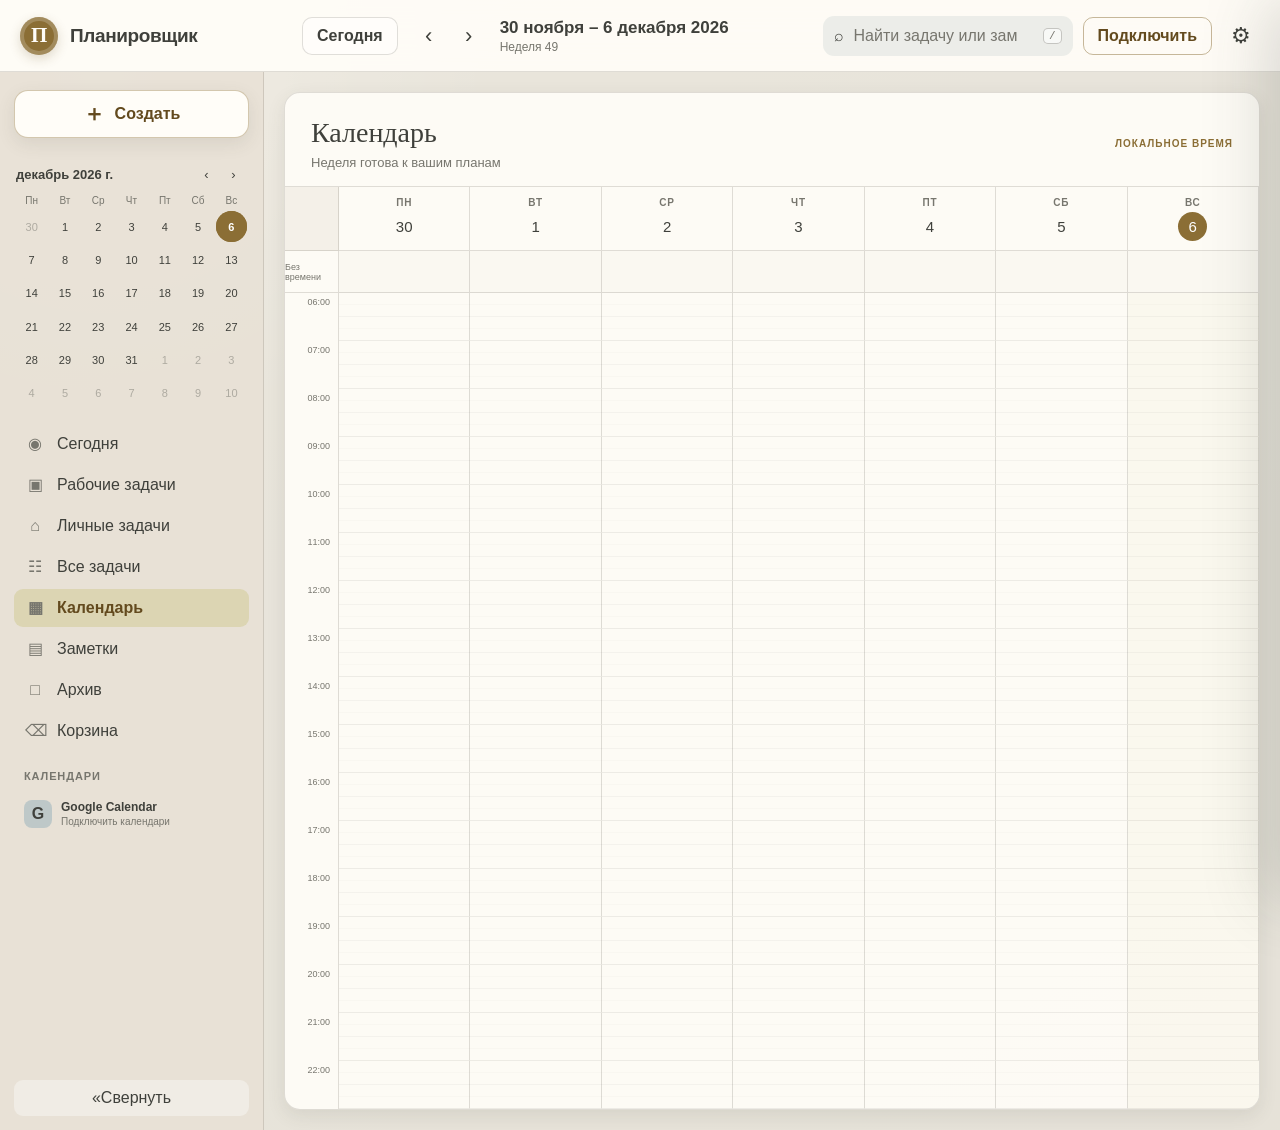
==== index.html @ 7e1efc59 "Завершён технический фундамент планировщика" ====
<!doctype html>
<html lang="ru">
  <head>
    <meta charset="UTF-8" />
    <meta name="viewport" content="width=device-width, initial-scale=1.0" />
    <meta
      name="description"
      content="Персональный планировщик задач, заметок и событий Google Calendar"
    />
    <meta name="theme-color" content="#e8e1d5" />
    <meta
      http-equiv="Content-Security-Policy"
      content="default-src 'self'; script-src 'self' https://accounts.google.com/gsi/client; connect-src 'self' https://accounts.google.com https://www.googleapis.com; frame-src https://accounts.google.com; style-src 'self'; img-src 'self' data:; font-src 'self'; object-src 'none'; base-uri 'self'; form-action 'self'"
    />
    <title>Мой планировщик</title>
    <link rel="stylesheet" href="./style.css" />
    <script src="https://accounts.google.com/gsi/client" async defer></script>
    <script type="module" src="./js/main.js"></script>
  </head>
  <body>
    <div class="app-shell" data-app-shell>
      <header class="topbar">
        <div class="brand" aria-label="Мой планировщик">
          <span class="brand__mark" aria-hidden="true">П</span>
          <span class="brand__name">Планировщик</span>
        </div>

        <nav class="date-navigation" aria-label="Навигация по календарю">
          <button class="button button--quiet" type="button" data-action="today">Сегодня</button>
          <div class="button-pair" aria-label="Переключение недели">
            <button class="icon-button" type="button" aria-label="Предыдущая неделя" data-action="previous-week">‹</button>
            <button class="icon-button" type="button" aria-label="Следующая неделя" data-action="next-week">›</button>
          </div>
          <div class="period-heading" aria-live="polite">
            <strong data-period-label>Текущая неделя</strong>
            <span data-week-number>Неделя</span>
          </div>
        </nav>

        <div class="topbar__actions">
          <label class="search" aria-label="Общий поиск">
            <span aria-hidden="true">⌕</span>
            <input type="search" placeholder="Найти задачу или заметку" data-search-input />
            <kbd>/</kbd>
          </label>
          <div class="google-status" data-google-status>
            <span class="status-dot" aria-hidden="true"></span>
            <span>Google не подключён</span>
          </div>
          <button class="button button--outline" type="button" data-action="connect-google">Подключить</button>
          <button class="icon-button" type="button" aria-label="Открыть настройки" data-route="settings">⚙</button>
        </div>
      </header>

      <div class="workspace">
        <aside class="sidebar" data-sidebar aria-label="Основная навигация">
          <div class="sidebar__top">
            <button class="create-button" type="button" aria-label="Создать" data-action="open-create-menu" aria-expanded="false">
              <span aria-hidden="true">＋</span>
              <span data-sidebar-label>Создать</span>
            </button>
            <div class="create-menu" data-create-menu hidden>
              <button type="button" data-action="create-task">Новая задача <kbd>C</kbd></button>
              <button type="button" data-action="create-note">Новая заметка <kbd>N</kbd></button>
            </div>
          </div>

          <section class="mini-calendar" aria-label="Мини-календарь">
            <div class="mini-calendar__header">
              <strong data-mini-month>Месяц</strong>
              <div class="mini-calendar__controls">
                <button type="button" aria-label="Предыдущий месяц" data-action="previous-month">‹</button>
                <button type="button" aria-label="Следующий месяц" data-action="next-month">›</button>
              </div>
            </div>
            <div class="mini-calendar__weekdays" aria-hidden="true">
              <span>Пн</span><span>Вт</span><span>Ср</span><span>Чт</span><span>Пт</span><span>Сб</span><span>Вс</span>
            </div>
            <div class="mini-calendar__grid" data-mini-calendar-grid></div>
          </section>

          <nav class="primary-nav" aria-label="Разделы планировщика" data-primary-nav>
            <button type="button" aria-label="Сегодня" data-route="today"><span aria-hidden="true">◉</span><span data-sidebar-label>Сегодня</span></button>
            <button type="button" aria-label="Рабочие задачи" data-route="work"><span aria-hidden="true">▣</span><span data-sidebar-label>Рабочие задачи</span></button>
            <button type="button" aria-label="Личные задачи" data-route="personal"><span aria-hidden="true">⌂</span><span data-sidebar-label>Личные задачи</span></button>
            <button type="button" aria-label="Все задачи" data-route="tasks"><span aria-hidden="true">☷</span><span data-sidebar-label>Все задачи</span></button>
            <button type="button" aria-label="Календарь" data-route="calendar" aria-current="page"><span aria-hidden="true">▦</span><span data-sidebar-label>Календарь</span></button>
            <button type="button" aria-label="Заметки" data-route="notes"><span aria-hidden="true">▤</span><span data-sidebar-label>Заметки</span></button>
            <button type="button" aria-label="Архив" data-route="archive"><span aria-hidden="true">□</span><span data-sidebar-label>Архив</span></button>
            <button type="button" aria-label="Корзина" data-route="trash"><span aria-hidden="true">⌫</span><span data-sidebar-label>Корзина</span></button>
          </nav>

          <section class="calendar-sources" data-sidebar-label>
            <h2>Календари</h2>
            <button class="source-placeholder" type="button" data-action="connect-google">
              <span class="source-placeholder__icon" aria-hidden="true">G</span>
              <span><strong>Google Calendar</strong><small>Подключить календари</small></span>
            </button>
          </section>

          <button class="sidebar-toggle" type="button" aria-label="Свернуть боковую панель" data-action="toggle-sidebar">
            <span aria-hidden="true">«</span><span data-sidebar-label>Свернуть</span>
          </button>
        </aside>

        <main class="main-content" id="main-content" tabindex="-1" data-main-content>
          <section class="view" data-view-container aria-live="polite"></section>
        </main>
      </div>

      <div class="scrim" data-scrim hidden></div>
      <aside class="detail-panel" data-detail-panel aria-hidden="true" aria-labelledby="detail-panel-title">
        <header class="detail-panel__header">
          <div>
            <span class="eyebrow">Первый этап</span>
            <h2 id="detail-panel-title" data-panel-title>Панель</h2>
          </div>
          <button class="icon-button" type="button" aria-label="Закрыть панель" data-action="close-panel">×</button>
        </header>
        <div class="detail-panel__body" data-panel-body></div>
      </aside>

      <div class="dialog-layer" data-dialog-layer hidden>
        <section class="dialog" role="dialog" aria-modal="true" aria-labelledby="dialog-title">
          <h2 id="dialog-title" data-dialog-title>Подтверждение</h2>
          <p data-dialog-message></p>
          <div class="dialog__actions">
            <button class="button button--quiet" type="button" data-action="cancel-dialog">Отмена</button>
            <button class="button button--primary" type="button" data-action="confirm-dialog">Продолжить</button>
          </div>
        </section>
      </div>

      <div class="toast-region" role="status" aria-live="polite" aria-atomic="true" data-toast-region></div>
      <div class="startup-status" data-startup-status role="status">Подготавливаем планировщик…</div>
    </div>
    <noscript>Для работы планировщика необходимо включить JavaScript.</noscript>
  </body>
</html>
---- style.css ----
:root {
  color-scheme: light;
  --page: #c9c7ba;
  --page-soft: #d7d4c8;
  --surface: #f3eee5;
  --surface-strong: #fffdf8;
  --cream: #e8e1d5;
  --blue: #bec8c8;
  --blue-deep: #8e9d9e;
  --olive: #c8c47e;
  --olive-deep: #8e8a4e;
  --bronze: #8b6e35;
  --bronze-deep: #634a1e;
  --ink: #3f403b;
  --muted: #77766e;
  --line: rgba(82, 78, 68, 0.18);
  --line-strong: rgba(82, 78, 68, 0.3);
  --shadow: 0 20px 50px rgba(72, 68, 58, 0.14);
  --shadow-soft: 0 6px 18px rgba(72, 68, 58, 0.1);
  --radius: 12px;
  --topbar-height: 72px;
  --sidebar-width: 264px;
  --sidebar-collapsed: 72px;
  --transition: 180ms ease;
  font-family: Inter, ui-sans-serif, -apple-system, BlinkMacSystemFont, "Segoe UI", sans-serif;
}

* { box-sizing: border-box; }

html, body { min-width: 1180px; min-height: 100%; margin: 0; }

body {
  background:
    radial-gradient(circle at 8% 6%, rgba(255, 253, 248, 0.5), transparent 24%),
    linear-gradient(145deg, var(--page-soft), var(--page));
  color: var(--ink);
}

button, input { font: inherit; }
button { color: inherit; }
button:not(:disabled) { cursor: pointer; }

button:focus-visible,
input:focus-visible,
[tabindex]:focus-visible {
  outline: 3px solid rgba(139, 110, 53, 0.42);
  outline-offset: 2px;
}

[hidden] { display: none !important; }

.app-shell {
  min-height: 100vh;
  background: rgba(243, 238, 229, 0.7);
}

.topbar {
  height: var(--topbar-height);
  display: grid;
  grid-template-columns: var(--sidebar-width) minmax(430px, 1fr) auto;
  align-items: center;
  gap: 18px;
  padding: 0 20px;
  background: rgba(255, 253, 248, 0.92);
  border-bottom: 1px solid var(--line);
  backdrop-filter: blur(18px);
  position: sticky;
  top: 0;
  z-index: 30;
}

.app-shell.sidebar-collapsed .topbar { grid-template-columns: var(--sidebar-collapsed) minmax(430px, 1fr) auto; }

.brand { display: flex; align-items: center; gap: 12px; font-size: 19px; font-weight: 700; letter-spacing: -0.02em; }
.brand__mark {
  width: 38px; height: 38px; display: grid; place-items: center;
  border-radius: 50%; color: #fffdf8; background: var(--bronze);
  box-shadow: inset 0 0 0 4px rgba(255,255,255,.2), 0 4px 12px rgba(99, 74, 30, .2);
  font-family: Georgia, serif; font-size: 21px;
}

.date-navigation { display: flex; align-items: center; gap: 12px; min-width: 0; }
.button-pair { display: flex; gap: 2px; }
.period-heading { display: flex; min-width: 210px; flex-direction: column; gap: 2px; }
.period-heading strong { font-size: 17px; font-weight: 650; }
.period-heading span { color: var(--muted); font-size: 12px; }

.topbar__actions { display: flex; align-items: center; justify-content: flex-end; gap: 10px; }
.button, .icon-button {
  border: 1px solid transparent;
  border-radius: 10px;
  background: transparent;
  min-height: 38px;
  transition: background var(--transition), border-color var(--transition), transform var(--transition);
}
.button { padding: 8px 14px; font-weight: 600; }
.button--quiet { border-color: var(--line); background: rgba(255,255,255,.46); }
.button--outline { border-color: rgba(139, 110, 53, .48); color: var(--bronze-deep); }
.button--primary { background: var(--bronze); color: white; }
.button:hover, .icon-button:hover { background: var(--cream); }
.button--primary:hover { background: var(--bronze-deep); }
.icon-button { width: 38px; padding: 0; display: grid; place-items: center; font-size: 22px; }
.button:active, .icon-button:active { transform: translateY(1px); }

.search {
  width: min(28vw, 330px); height: 40px; display: flex; align-items: center; gap: 8px;
  padding: 0 10px; background: rgba(190, 200, 200, .28); border: 1px solid transparent; border-radius: 11px;
}
.search:focus-within { border-color: var(--blue-deep); background: var(--surface-strong); }
.search input { min-width: 0; flex: 1; border: 0; outline: 0; background: transparent; color: var(--ink); }
.search input::placeholder { color: var(--muted); }
kbd { border: 1px solid var(--line-strong); border-radius: 5px; padding: 1px 5px; color: var(--muted); background: rgba(255,255,255,.6); font-size: 11px; }

.google-status { display: flex; align-items: center; gap: 7px; white-space: nowrap; color: var(--muted); font-size: 12px; }
.status-dot { width: 8px; height: 8px; border-radius: 50%; background: var(--blue-deep); box-shadow: 0 0 0 3px rgba(142,157,158,.16); }

.workspace { min-height: calc(100vh - var(--topbar-height)); display: grid; grid-template-columns: var(--sidebar-width) 1fr; transition: grid-template-columns var(--transition); }
.app-shell.sidebar-collapsed .workspace { grid-template-columns: var(--sidebar-collapsed) 1fr; }

.sidebar {
  min-height: calc(100vh - var(--topbar-height)); padding: 18px 14px 14px;
  background: rgba(232, 225, 213, .78); border-right: 1px solid var(--line);
  position: relative; z-index: 10; overflow: hidden;
}
.sidebar__top { position: relative; }
.create-button {
  width: 100%; height: 48px; display: flex; align-items: center; justify-content: center; gap: 10px;
  border: 1px solid rgba(139, 110, 53, .38); border-radius: 14px; background: var(--surface-strong);
  box-shadow: var(--shadow-soft); color: var(--bronze-deep); font-weight: 700;
}
.create-button span:first-child { font-size: 22px; }
.create-menu {
  position: absolute; top: 54px; left: 0; right: 0; z-index: 20; padding: 6px;
  border: 1px solid var(--line); border-radius: var(--radius); background: var(--surface-strong); box-shadow: var(--shadow);
}
.create-menu button { width: 100%; display: flex; justify-content: space-between; padding: 10px; border: 0; border-radius: 8px; background: transparent; text-align: left; }
.create-menu button:hover { background: var(--cream); }

.mini-calendar { margin: 20px 2px 16px; }
.mini-calendar__header { display: flex; align-items: center; justify-content: space-between; min-height: 32px; font-size: 13px; }
.mini-calendar__controls { display: flex; }
.mini-calendar__controls button { width: 27px; height: 27px; border: 0; border-radius: 7px; background: transparent; }
.mini-calendar__controls button:hover { background: rgba(255,255,255,.5); }
.mini-calendar__weekdays, .mini-calendar__grid { display: grid; grid-template-columns: repeat(7, 1fr); gap: 2px; }
.mini-calendar__weekdays span { padding: 5px 0; color: var(--muted); font-size: 10px; text-align: center; }
.mini-day { aspect-ratio: 1; display: grid; place-items: center; border: 0; border-radius: 50%; background: transparent; font-size: 11px; }
.mini-day:hover { background: rgba(255,255,255,.6); }
.mini-day.is-outside { color: rgba(63,64,59,.34); }
.mini-day.is-today { box-shadow: inset 0 0 0 1px var(--bronze); color: var(--bronze-deep); font-weight: 700; }
.mini-day.is-selected { background: var(--bronze); color: white; }

.primary-nav { display: grid; gap: 3px; }
.primary-nav button {
  width: 100%; min-height: 38px; display: flex; align-items: center; gap: 12px;
  border: 0; border-radius: 9px; background: transparent; padding: 8px 11px; color: var(--ink); text-align: left;
}
.primary-nav button span:first-child { width: 20px; color: var(--muted); text-align: center; }
.primary-nav button:hover { background: rgba(255,255,255,.46); }
.primary-nav button[aria-current="page"] { background: rgba(200,196,126,.4); color: var(--bronze-deep); font-weight: 650; }

.calendar-sources { margin: 20px 10px 56px; }
.calendar-sources h2 { margin: 0 0 10px; color: var(--muted); font-size: 11px; letter-spacing: .08em; text-transform: uppercase; }
.source-placeholder { width: 100%; display: flex; align-items: center; gap: 9px; padding: 8px 0; border: 0; background: transparent; text-align: left; }
.source-placeholder__icon { width: 28px; height: 28px; display: grid; place-items: center; border-radius: 8px; background: var(--blue); font-weight: 800; }
.source-placeholder span:last-child { display: grid; gap: 2px; }
.source-placeholder strong { font-size: 12px; }
.source-placeholder small { color: var(--muted); font-size: 10px; }
.sidebar-toggle { position: absolute; bottom: 14px; left: 14px; right: 14px; min-height: 36px; border: 0; border-radius: 9px; background: rgba(255,255,255,.35); }

.app-shell.sidebar-collapsed .brand__name,
.app-shell.sidebar-collapsed [data-sidebar-label],
.app-shell.sidebar-collapsed .mini-calendar { display: none; }
.app-shell.sidebar-collapsed .sidebar { padding-inline: 10px; }
.app-shell.sidebar-collapsed .create-button { width: 48px; margin-inline: auto; }
.app-shell.sidebar-collapsed .primary-nav button { justify-content: center; padding-inline: 0; }
.app-shell.sidebar-collapsed .primary-nav button span:first-child { width: auto; }
.app-shell.sidebar-collapsed .sidebar-toggle { left: 10px; right: 10px; }
.app-shell.sidebar-collapsed .sidebar-toggle span:first-child { display: inline-block; transform: rotate(180deg); }

.main-content { min-width: 0; padding: 20px; overflow: auto; }
.view { min-height: calc(100vh - var(--topbar-height) - 40px); }
.page-card { min-height: 100%; background: rgba(255,253,248,.82); border: 1px solid var(--line); border-radius: 16px; box-shadow: var(--shadow-soft); overflow: hidden; }
.page-heading { display: flex; align-items: center; justify-content: space-between; padding: 24px 26px 16px; }
.page-heading h1 { margin: 0; font-family: Georgia, serif; font-size: 28px; font-weight: 500; }
.page-heading p { margin: 6px 0 0; color: var(--muted); font-size: 13px; }
.empty-state { min-height: 420px; display: grid; place-items: center; padding: 32px; text-align: center; }
.empty-state__content { max-width: 390px; }
.empty-state__symbol { width: 58px; height: 58px; display: grid; place-items: center; margin: 0 auto 16px; border-radius: 18px; background: rgba(190,200,200,.36); color: var(--blue-deep); font-size: 26px; }
.empty-state h2 { margin: 0 0 8px; font-family: Georgia, serif; font-size: 22px; font-weight: 500; }
.empty-state p { margin: 0; color: var(--muted); line-height: 1.6; }

.calendar-card { background: rgba(255,253,248,.9); }
.week-grid { display: grid; grid-template-columns: 54px repeat(7, minmax(110px, 1fr)); border-top: 1px solid var(--line); }
.week-grid__corner { border-right: 1px solid var(--line); border-bottom: 1px solid var(--line); background: rgba(232,225,213,.42); }
.week-day { min-height: 64px; display: grid; align-content: center; justify-items: center; gap: 4px; border-right: 1px solid var(--line); border-bottom: 1px solid var(--line); }
.week-day:last-child { border-right: 0; }
.week-day__name { color: var(--muted); font-size: 10px; font-weight: 700; letter-spacing: .08em; text-transform: uppercase; }
.week-day__number { width: 29px; height: 29px; display: grid; place-items: center; border-radius: 50%; font-size: 15px; }
.week-day.is-today .week-day__number { background: var(--bronze); color: white; }
.week-grid__label { min-height: 42px; display: grid; place-items: center; border-right: 1px solid var(--line); border-bottom: 1px solid var(--line); color: var(--muted); font-size: 9px; }
.all-day-cell { min-height: 42px; border-right: 1px solid var(--line); border-bottom: 1px solid var(--line); background: rgba(232,225,213,.14); }
.all-day-cell:last-child { border-right: 0; }
.time-label { height: 48px; padding-top: 4px; padding-right: 8px; border-right: 1px solid var(--line); color: var(--muted); font-size: 9px; text-align: right; }
.time-cell { height: 48px; border-right: 1px solid var(--line); border-bottom: 1px solid rgba(82,78,68,.09); background: linear-gradient(to bottom, transparent 24%, rgba(82,78,68,.05) 25%, transparent 26%, transparent 49%, rgba(82,78,68,.05) 50%, transparent 51%, transparent 74%, rgba(82,78,68,.05) 75%, transparent 76%); }
.time-cell.is-today { background-color: rgba(200,196,126,.06); }
.time-cell:last-child { border-right: 0; }

.detail-panel {
  position: fixed; top: 0; right: 0; z-index: 60; width: min(440px, 92vw); height: 100vh;
  background: var(--surface-strong); box-shadow: -24px 0 60px rgba(63,64,59,.18);
  transform: translateX(102%); transition: transform var(--transition); overflow: auto;
}
.detail-panel.is-open { transform: translateX(0); }
.detail-panel__header { display: flex; align-items: flex-start; justify-content: space-between; padding: 26px; border-bottom: 1px solid var(--line); }
.detail-panel__header h2 { margin: 4px 0 0; font-family: Georgia, serif; font-size: 25px; font-weight: 500; }
.eyebrow { color: var(--bronze); font-size: 10px; font-weight: 800; letter-spacing: .1em; text-transform: uppercase; }
.detail-panel__body { padding: 26px; }
.panel-placeholder { padding: 18px; border: 1px dashed var(--line-strong); border-radius: var(--radius); background: var(--cream); color: var(--muted); line-height: 1.6; }
.scrim { position: fixed; inset: 0; z-index: 50; background: rgba(63,64,59,.22); backdrop-filter: blur(2px); }

.dialog-layer { position: fixed; inset: 0; z-index: 80; display: grid; place-items: center; padding: 24px; background: rgba(63,64,59,.28); }
.dialog { width: min(420px, 100%); padding: 24px; border: 1px solid var(--line); border-radius: 16px; background: var(--surface-strong); box-shadow: var(--shadow); }
.dialog h2 { margin: 0 0 10px; font-family: Georgia, serif; }
.dialog p { color: var(--muted); line-height: 1.55; }
.dialog__actions { display: flex; justify-content: flex-end; gap: 8px; margin-top: 20px; }

.toast-region { position: fixed; right: 24px; bottom: 24px; z-index: 100; display: grid; gap: 8px; }
.toast { max-width: 360px; padding: 12px 16px; border: 1px solid var(--line); border-radius: 11px; background: var(--ink); color: white; box-shadow: var(--shadow); font-size: 13px; animation: toast-in var(--transition); }
.startup-status { position: fixed; inset: 0; z-index: 120; display: grid; place-items: center; background: var(--surface); color: var(--muted); transition: opacity var(--transition); }
.startup-status.is-ready { pointer-events: none; opacity: 0; }

@keyframes toast-in { from { opacity: 0; transform: translateY(8px); } }

@media (prefers-reduced-motion: reduce) {
  *, *::before, *::after { scroll-behavior: auto !important; animation-duration: 0.01ms !important; animation-iteration-count: 1 !important; transition-duration: 0.01ms !important; }
}

@media (max-width: 1280px) {
  .google-status { display: none; }
  .search { width: 250px; }
}
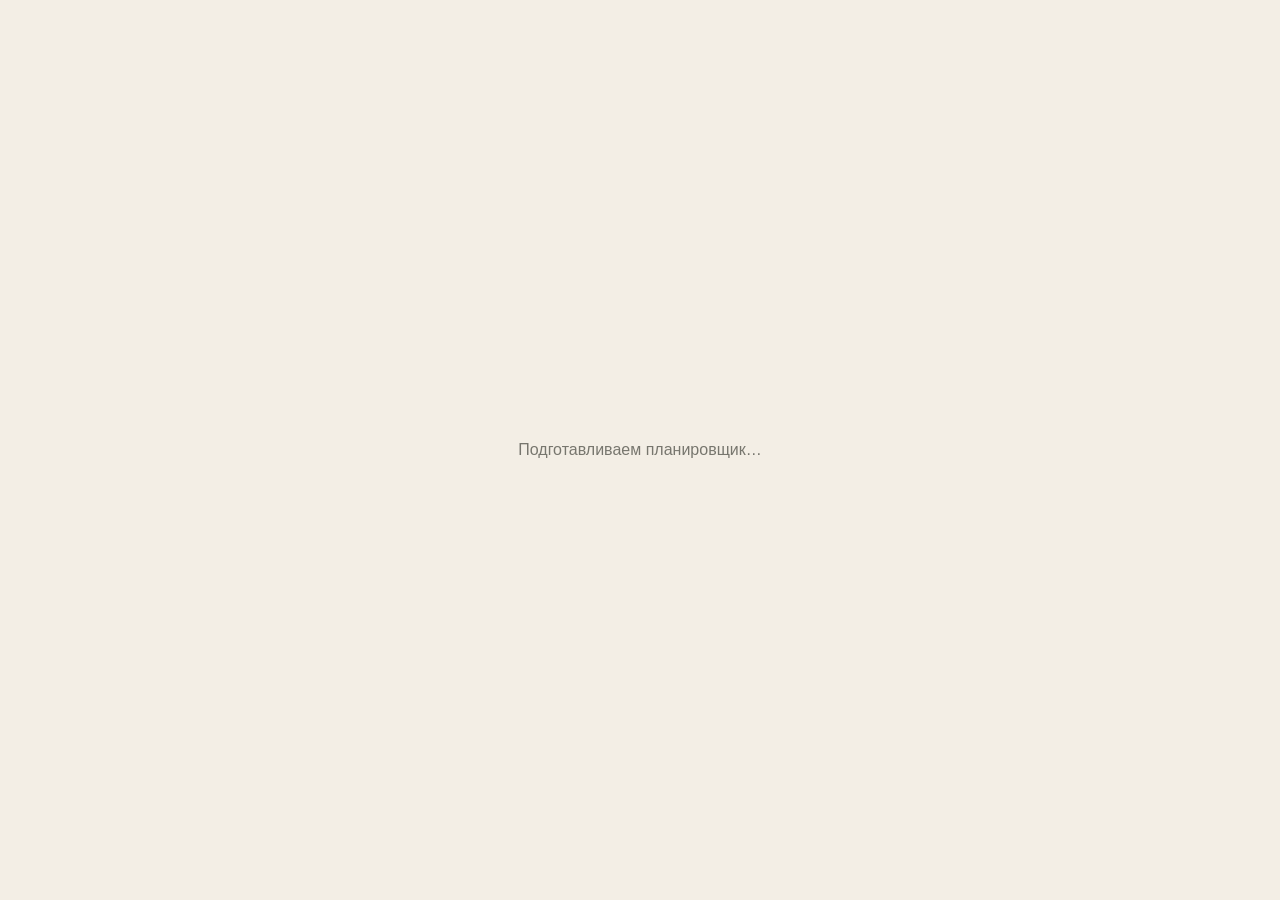
==== commit 4004deeb: "Добавлены заметки и Google Calendar" ====
--- a/index.html
+++ b/index.html
@@ -15,7 +15,7 @@
     <title>Мой планировщик</title>
     <link rel="stylesheet" href="./style.css" />
     <script src="https://accounts.google.com/gsi/client" async defer></script>
-    <script type="module" src="./js/main.js"></script>
+    <script type="module" src="./js/main.js?v=0.6.0"></script>
   </head>
   <body>
     <div class="app-shell" data-app-shell>
@@ -112,7 +112,7 @@
       <aside class="detail-panel" data-detail-panel aria-hidden="true" aria-labelledby="detail-panel-title">
         <header class="detail-panel__header">
           <div>
-            <span class="eyebrow">Первый этап</span>
+            <span class="eyebrow">Задача</span>
             <h2 id="detail-panel-title" data-panel-title>Панель</h2>
           </div>
           <button class="icon-button" type="button" aria-label="Закрыть панель" data-action="close-panel">×</button>
--- a/style.css
+++ b/style.css
@@ -36,12 +36,14 @@
   color: var(--ink);
 }
 
-button, input { font: inherit; }
+button, input, textarea, select { font: inherit; }
 button { color: inherit; }
 button:not(:disabled) { cursor: pointer; }
 
 button:focus-visible,
 input:focus-visible,
+textarea:focus-visible,
+select:focus-visible,
 [tabindex]:focus-visible {
   outline: 3px solid rgba(139, 110, 53, 0.42);
   outline-offset: 2px;
@@ -97,6 +99,11 @@
 .button--quiet { border-color: var(--line); background: rgba(255,255,255,.46); }
 .button--outline { border-color: rgba(139, 110, 53, .48); color: var(--bronze-deep); }
 .button--primary { background: var(--bronze); color: white; }
+.button--complete { border-color: rgba(142, 138, 78, .48); background: rgba(200, 196, 126, .26); color: #5d5b2b; }
+.button--danger, .button--danger:hover { background: #8f4d41; color: white; }
+.button--danger-quiet { border-color: rgba(143, 77, 65, .28); color: #7b3f35; }
+.button--small { min-height: 32px; padding: 6px 10px; font-size: 12px; }
+.button:disabled { cursor: not-allowed; opacity: .48; }
 .button:hover, .icon-button:hover { background: var(--cream); }
 .button--primary:hover { background: var(--bronze-deep); }
 .icon-button { width: 38px; padding: 0; display: grid; place-items: center; font-size: 22px; }
@@ -183,6 +190,7 @@
 .page-heading { display: flex; align-items: center; justify-content: space-between; padding: 24px 26px 16px; }
 .page-heading h1 { margin: 0; font-family: Georgia, serif; font-size: 28px; font-weight: 500; }
 .page-heading p { margin: 6px 0 0; color: var(--muted); font-size: 13px; }
+.page-heading .button { flex: 0 0 auto; }
 .empty-state { min-height: 420px; display: grid; place-items: center; padding: 32px; text-align: center; }
 .empty-state__content { max-width: 390px; }
 .empty-state__symbol { width: 58px; height: 58px; display: grid; place-items: center; margin: 0 auto 16px; border-radius: 18px; background: rgba(190,200,200,.36); color: var(--blue-deep); font-size: 26px; }
@@ -190,7 +198,71 @@
 .empty-state p { margin: 0; color: var(--muted); line-height: 1.6; }
 
 .calendar-card { background: rgba(255,253,248,.9); }
-.week-grid { display: grid; grid-template-columns: 54px repeat(7, minmax(110px, 1fr)); border-top: 1px solid var(--line); }
+.calendar-card { height: calc(100vh - var(--topbar-height) - 40px); display: flex; flex-direction: column; }
+.calendar-card > .page-heading { flex: 0 0 auto; }
+.calendar-scroll { flex: 1; min-height: 0; overflow: auto; border-top: 1px solid var(--line); background: rgba(255,253,248,.72); }
+:root { --calendar-axis-width: 94px; }
+.calendar-week-header,
+.calendar-all-day-grid,
+.calendar-compact-grid,
+.calendar-time-body { display: grid; grid-template-columns: var(--calendar-axis-width) repeat(7, minmax(110px, 1fr)); }
+.calendar-week-header { position: sticky; top: 0; z-index: 18; min-width: 824px; background: rgba(255,253,248,.98); box-shadow: 0 1px 0 var(--line); }
+.calendar-header-corner { display: grid; align-content: center; justify-items: end; gap: 3px; padding: 8px; border-right: 1px solid var(--line); color: var(--muted); font-size: 8px; }
+.calendar-header-corner strong { color: var(--ink); font-size: 9px; }
+.calendar-row-label { display: grid; align-content: center; padding: 6px; border-right: 1px solid var(--line); border-bottom: 1px solid var(--line); color: var(--muted); font-size: 9px; line-height: 1.3; text-align: right; }
+.calendar-all-day-grid { min-width: 824px; }
+.calendar-all-day-grid .all-day-cell { min-height: 38px; max-height: 116px; padding: 3px; overflow: auto; transition: background var(--transition); }
+.calendar-all-day-grid .all-day-cell:focus-visible,
+.calendar-all-day-grid .all-day-cell:hover { background: rgba(200,196,126,.11); }
+.calendar-all-day-grid .all-day-cell.is-drop-target,
+.calendar-slot.is-drop-target { background: rgba(200,196,126,.35); }
+
+.calendar-compact-region { min-width: 824px; border-bottom: 1px solid var(--line); background: rgba(232,225,213,.16); }
+.calendar-compact-region > summary { position: sticky; left: 0; width: fit-content; padding: 5px 8px; cursor: pointer; color: var(--muted); font-size: 9px; font-weight: 700; }
+.calendar-compact-region.is-empty > summary { cursor: default; opacity: .62; }
+.calendar-compact-region.is-empty > summary::marker { color: transparent; }
+.calendar-compact-label { min-height: 34px; border-right: 1px solid var(--line); }
+.calendar-compact-cell { min-height: 34px; display: grid; gap: 3px; align-content: start; padding: 3px; border-right: 1px solid var(--line); }
+.calendar-compact-cell:last-child { border-right: 0; }
+
+.calendar-time-body { position: relative; min-width: 824px; height: 1088px; }
+.calendar-time-axis { position: relative; border-right: 1px solid var(--line); background: rgba(232,225,213,.2); }
+.calendar-time-axis .calendar-time-label { position: absolute; right: 7px; left: 4px; z-index: 1; display: grid; grid-template-columns: 1fr 1fr; gap: 5px; align-items: center; transform: translateY(-50%); color: var(--muted); font-size: 9px; text-align: right; }
+.calendar-time-label strong { color: var(--ink); font-size: 9px; }
+.calendar-time-label small { color: var(--blue-deep); font-size: 8px; }
+.calendar-heading-actions { display: flex; align-items: center; gap: 14px; }
+.calendar-timezone-control { display: grid; gap: 3px; color: var(--muted); font-size: 9px; font-weight: 700; letter-spacing: .04em; text-transform: uppercase; }
+.calendar-timezone-control select { min-height: 30px; padding: 4px 26px 4px 8px; border: 1px solid var(--line-strong); border-radius: 8px; background: var(--surface-strong); color: var(--ink); font-size: 11px; text-transform: none; }
+.calendar-day-column { position: relative; min-width: 0; border-right: 1px solid var(--line); background: rgba(255,253,248,.45); }
+.calendar-day-column:last-child { border-right: 0; }
+.calendar-day-column.is-today { background: rgba(200,196,126,.07); }
+.calendar-slots { position: absolute; inset: 0; display: grid; grid-template-rows: repeat(68, 16px); }
+.calendar-slot { width: 100%; height: 16px; min-height: 0; padding: 0; border: 0; border-bottom: 1px solid rgba(82,78,68,.055); background: transparent; }
+.calendar-slot:nth-child(4n) { border-bottom-color: rgba(82,78,68,.17); }
+.calendar-slot:hover { background: rgba(190,200,200,.18); }
+.calendar-slot.is-selected { background: rgba(200,196,126,.34); }
+
+.calendar-task { position: absolute; z-index: 5; min-height: 16px; padding: 3px 5px 8px 8px; overflow: hidden; border: 1px solid rgba(82,78,68,.18); border-left: 4px solid var(--blue-deep); border-radius: 6px; background: #dce4e4; box-shadow: 0 2px 5px rgba(72,68,58,.12); color: var(--ink); font-size: 9px; line-height: 1.25; user-select: none; }
+.calendar-task.priority-medium { border-left-color: var(--olive-deep); background: #e7e5b9; }
+.calendar-task.priority-high { border-left-color: var(--bronze); background: #e7d8be; }
+.calendar-task strong, .calendar-task span { display: block; overflow: hidden; text-overflow: ellipsis; white-space: nowrap; }
+.calendar-task strong { font-size: 10px; }
+.calendar-task span { margin-top: 2px; color: rgba(63,64,59,.72); }
+.calendar-task.is-completed { opacity: .58; }
+.calendar-task.is-completed strong { text-decoration: line-through; }
+.calendar-task.is-dragging { opacity: .35; }
+.calendar-task.is-compact { position: relative; width: 100%; height: auto !important; min-height: 25px; padding-bottom: 4px; cursor: pointer; }
+.calendar-task__resize { position: absolute; right: 4px; bottom: 0; left: 4px; height: 4px; border-radius: 3px; background: rgba(63,64,59,.26); cursor: ns-resize; opacity: 0; }
+.calendar-task:hover .calendar-task__resize,
+.calendar-task:focus-within .calendar-task__resize { opacity: 1; }
+.calendar-google-event { position: absolute; z-index: 4; min-height: 16px; padding: 3px 5px 5px 8px; overflow: hidden; border: 1px solid color-mix(in srgb, var(--google-color) 58%, #77766e); border-left: 4px solid var(--google-color); border-radius: 6px; background: color-mix(in srgb, var(--google-color) 22%, #fffdf8); box-shadow: 0 2px 5px rgba(72,68,58,.1); color: var(--ink); font-size: 9px; line-height: 1.25; }
+.calendar-google-event strong, .calendar-google-event span { display: block; overflow: hidden; text-overflow: ellipsis; white-space: nowrap; }
+.calendar-google-event span { margin-top: 2px; color: var(--muted); }
+.calendar-google-event.is-compact { position: relative; width: 100%; min-height: 25px; cursor: pointer; }
+.calendar-more { width: 100%; padding: 3px; border: 0; border-radius: 5px; background: rgba(190,200,200,.28); color: var(--muted); font-size: 9px; }
+.current-time-line { position: absolute; right: 0; left: 0; z-index: 12; height: 2px; pointer-events: none; background: #9a4f41; box-shadow: 0 0 0 1px rgba(255,255,255,.65); }
+.current-time-line::before { content: ""; position: absolute; left: -4px; top: -3px; width: 8px; height: 8px; border-radius: 50%; background: #9a4f41; }
+.week-grid { display: grid; grid-template-columns: var(--calendar-axis-width) repeat(7, minmax(110px, 1fr)); border-top: 1px solid var(--line); }
 .week-grid__corner { border-right: 1px solid var(--line); border-bottom: 1px solid var(--line); background: rgba(232,225,213,.42); }
 .week-day { min-height: 64px; display: grid; align-content: center; justify-items: center; gap: 4px; border-right: 1px solid var(--line); border-bottom: 1px solid var(--line); }
 .week-day:last-child { border-right: 0; }
@@ -224,6 +296,132 @@
 .dialog p { color: var(--muted); line-height: 1.55; }
 .dialog__actions { display: flex; justify-content: flex-end; gap: 8px; margin-top: 20px; }
 
+.filter-panel { margin: 0 26px 18px; padding: 11px 14px 14px; border: 1px solid var(--line); border-radius: 12px; background: rgba(232,225,213,.26); }
+.filter-panel summary { cursor: pointer; color: var(--bronze-deep); font-size: 13px; font-weight: 700; }
+.filter-grid { display: grid; grid-template-columns: repeat(5, minmax(130px, 1fr)); gap: 10px; margin: 14px 0; }
+.filter-field { display: grid; gap: 5px; }
+.filter-field > span { color: var(--muted); font-size: 10px; font-weight: 700; letter-spacing: .04em; text-transform: uppercase; }
+.filter-field input, .filter-field select { width: 100%; min-height: 35px; padding: 6px 8px; border: 1px solid var(--line); border-radius: 8px; background: var(--surface-strong); color: var(--ink); }
+.filter-check { display: flex; align-items: center; align-self: end; gap: 8px; min-height: 35px; font-size: 12px; }
+
+.task-list { display: grid; gap: 10px; padding: 0 26px 26px; }
+.task-card { position: relative; display: grid; gap: 9px; padding: 14px 16px 12px; overflow: hidden; border: 1px solid var(--line); border-radius: 12px; background: rgba(255,253,248,.92); box-shadow: 0 3px 10px rgba(72,68,58,.06); }
+.task-card::before { content: ""; position: absolute; inset: 0 auto 0 0; width: 5px; background: var(--blue-deep); }
+.task-card.priority-medium::before { background: var(--olive-deep); }
+.task-card.priority-high::before { background: var(--bronze); }
+.task-card.is-completed { opacity: .66; }
+.task-card.is-completed h2 { text-decoration: line-through; }
+.task-card.is-overdue { border-color: rgba(143,77,65,.34); }
+.task-card__top { display: grid; grid-template-columns: 30px minmax(180px, 1fr) auto; align-items: start; gap: 11px; }
+.task-check { width: 28px; height: 28px; display: grid; place-items: center; border: 1px solid var(--line-strong); border-radius: 50%; background: var(--surface-strong); color: var(--olive-deep); font-weight: 800; }
+.task-check:not(:disabled):hover { background: rgba(200,196,126,.32); }
+.task-card__copy h2 { width: fit-content; margin: 2px 0 4px; cursor: pointer; font-size: 15px; }
+.task-card__copy p { margin: 0; color: var(--muted); font-size: 12px; line-height: 1.45; }
+.task-badges { display: flex; flex-wrap: wrap; justify-content: flex-end; gap: 5px; }
+.badge { padding: 4px 7px; border-radius: 999px; background: rgba(190,200,200,.25); color: var(--muted); font-size: 10px; white-space: nowrap; }
+.badge--high { background: rgba(139,110,53,.15); color: var(--bronze-deep); }
+.badge--medium { background: rgba(200,196,126,.26); color: #5d5b2b; }
+.badge--low { background: rgba(190,200,200,.4); color: #546365; }
+.badge--overdue { background: rgba(143,77,65,.1); color: #7b3f35; font-weight: 700; }
+.task-card__meta { display: flex; justify-content: space-between; padding-left: 41px; color: var(--muted); font-size: 11px; }
+.trash-deadline { color: #7b3f35; }
+.task-card__actions { display: flex; flex-wrap: wrap; gap: 6px; padding-left: 41px; }
+.task-card__actions .button { min-height: 29px; padding: 4px 9px; font-size: 11px; }
+.task-group > h2 { margin: 4px 26px 10px; color: var(--muted); font-size: 12px; text-transform: uppercase; letter-spacing: .08em; }
+.today-groups { display: grid; gap: 18px; }
+.completed-group { margin: 0 26px 26px; }
+.completed-group summary { cursor: pointer; color: var(--muted); font-size: 12px; font-weight: 700; }
+.completed-group .task-list { padding: 12px 0 0; }
+.support-message { margin: 0 26px; padding: 13px 15px; border-radius: 10px; background: rgba(200,196,126,.22); color: #5d5b2b; }
+.section-tabs { display: flex; gap: 5px; margin: 0 26px 14px; border-bottom: 1px solid var(--line); }
+.section-tabs button { padding: 8px 13px; border: 0; border-bottom: 2px solid transparent; background: transparent; }
+.section-tabs button.is-active { border-color: var(--bronze); color: var(--bronze-deep); font-weight: 700; }
+.trash-clear { margin: 0 26px 26px; }
+.settings-card { margin: 0 26px; padding: 22px; border: 1px solid var(--line); border-radius: 12px; background: rgba(232,225,213,.25); }
+.settings-card h2 { margin-top: 0; font-family: Georgia, serif; font-weight: 500; }
+.settings-card p { color: var(--muted); }
+.settings-data { margin-top: 22px; padding-top: 20px; border-top: 1px solid var(--line); }
+.settings-actions { display: flex; flex-wrap: wrap; gap: 8px; margin-top: 14px; }
+.google-calendar-list { display: grid; gap: 7px; margin: 14px 0; }
+.google-calendar-row { display: grid; grid-template-columns: auto 12px 1fr auto; align-items: center; gap: 9px; padding: 9px 10px; border: 1px solid var(--line); border-radius: 9px; background: rgba(255,253,248,.65); font-size: 12px; }
+.google-calendar-row small { color: var(--muted); }
+.google-calendar-color { width: 11px; height: 11px; display: inline-block; flex: 0 0 auto; border-radius: 50%; border: 1px solid rgba(63,64,59,.18); }
+.google-settings > .filter-field { max-width: 420px; margin: 12px 0; }
+.google-result-card { min-height: 120px; }
+.google-event-view > .button { width: fit-content; text-decoration: none; }
+.google-status.is-connected .status-dot { background: #47745a; }
+
+.note-group > h2 { margin: 4px 26px 10px; color: var(--muted); font-size: 12px; letter-spacing: .08em; text-transform: uppercase; }
+.note-grid { display: grid; grid-template-columns: repeat(3, minmax(220px, 1fr)); gap: 12px; padding: 0 26px 24px; }
+.note-card { position: relative; display: grid; align-content: start; gap: 10px; min-height: 185px; padding: 16px; overflow: hidden; border: 1px solid var(--line); border-radius: 12px; background: rgba(255,253,248,.94); box-shadow: 0 3px 10px rgba(72,68,58,.06); }
+.note-card::before { content: ""; position: absolute; inset: 0 auto 0 0; width: 5px; background: var(--blue-deep); }
+.note-card.priority-medium::before { background: var(--olive-deep); }
+.note-card.priority-high::before { background: var(--bronze); }
+.note-card__header { display: grid; grid-template-columns: 1fr auto; gap: 10px; }
+.note-card h2 { margin: 0 0 7px; cursor: pointer; font-size: 15px; }
+.note-card__preview { display: -webkit-box; margin: 0; overflow: hidden; color: var(--muted); font-size: 12px; line-height: 1.5; white-space: pre-wrap; -webkit-box-orient: vertical; -webkit-line-clamp: 4; }
+.note-pin { color: var(--bronze-deep); font-size: 9px; white-space: nowrap; }
+.note-card__meta { margin: 0; color: var(--muted); font-size: 10px; }
+.note-card .task-badges { justify-content: flex-start; }
+.note-card .task-card__actions { padding-left: 0; }
+.search-options { display: flex; gap: 18px; margin: 0 26px 20px; }
+.danger-acknowledge { display: flex; align-items: flex-start; gap: 9px; margin-top: 14px; padding: 12px; border-radius: 9px; background: rgba(143,77,65,.09); font-size: 12px; line-height: 1.4; }
+
+.task-form { display: grid; gap: 15px; padding-bottom: 30px; }
+.form-field { display: grid; gap: 6px; }
+.form-field__label { font-size: 12px; font-weight: 700; }
+.form-field input, .form-field textarea, .form-field select { width: 100%; min-height: 40px; padding: 9px 10px; border: 1px solid var(--line-strong); border-radius: 9px; background: white; color: var(--ink); }
+.form-field textarea { resize: vertical; line-height: 1.45; }
+.form-field input[aria-invalid="true"], .form-field textarea[aria-invalid="true"], .form-field select[aria-invalid="true"] { border-color: #8f4d41; }
+.form-field__hint { color: var(--muted); font-size: 10px; }
+.form-field__error { min-height: 0; color: #7b3f35; font-size: 11px; }
+.form-field__error:empty { display: none; }
+.form-grid { display: grid; grid-template-columns: 1fr 1.25fr; gap: 10px; }
+.form-divider { width: 100%; margin: 2px 0; border: 0; border-top: 1px solid var(--line); }
+.switch-row { display: grid; grid-template-columns: auto 1fr; align-items: center; gap: 9px; padding: 10px; border-radius: 9px; background: rgba(232,225,213,.3); font-size: 12px; }
+.switch-row small { grid-column: 2; color: var(--muted); }
+.switch-row.is-disabled { opacity: .65; }
+.form-group { display: grid; gap: 8px; }
+.weekday-picker { display: grid; grid-template-columns: repeat(7, 1fr); gap: 5px; }
+.weekday-option { display: grid; place-items: center; gap: 4px; padding: 7px 3px; border: 1px solid var(--line); border-radius: 9px; font-size: 11px; color: var(--muted); cursor: pointer; }
+.weekday-option:has(input:checked) { background: rgba(200,196,126,.24); border-color: var(--bronze); color: var(--ink); }
+.weekday-option input { margin: 0; }
+.recurrence-end-value:empty { display: none; }
+.badge--recurring { background: rgba(190,200,200,.35); color: #45585b; }
+.badge--google { background: rgba(66,133,244,.1); color: #315f9e; }
+.form-group h3, .task-view h3 { margin: 4px 0 0; font-size: 12px; }
+.repeater { display: grid; gap: 7px; }
+.repeater-row { display: grid; grid-template-columns: auto 1fr auto; align-items: center; gap: 7px; }
+.repeater-row--link { grid-template-columns: .7fr 1.3fr auto; }
+.repeater-row input:not([type="checkbox"]) { min-width: 0; min-height: 36px; padding: 7px 8px; border: 1px solid var(--line); border-radius: 8px; }
+.icon-button--small { width: 30px; min-height: 30px; font-size: 16px; }
+.form-actions { position: sticky; bottom: -26px; display: grid; gap: 8px; padding: 15px 0 26px; background: linear-gradient(transparent, var(--surface-strong) 20%); }
+.form-actions .button { width: 100%; }
+.form-error { padding: 10px; border-radius: 8px; background: rgba(143,77,65,.1); color: #7b3f35; font-size: 12px; }
+
+.task-view { display: grid; gap: 16px; }
+.task-view__lead { margin: 0; font-size: 15px; line-height: 1.5; }
+.task-view__details { margin: 0; white-space: pre-wrap; color: var(--muted); line-height: 1.6; }
+.task-details { display: grid; grid-template-columns: 90px 1fr; gap: 9px; margin: 0; padding: 15px; border-radius: 10px; background: rgba(232,225,213,.3); font-size: 12px; }
+.task-details dt { color: var(--muted); }
+.task-details dd { margin: 0; }
+.task-detail-row { display: contents; }
+.task-view__tags { color: var(--bronze-deep); font-size: 12px; }
+.task-view__checklist { display: grid; gap: 6px; margin: 0; padding: 0; list-style: none; }
+.task-view__checklist .is-done { color: var(--muted); text-decoration: line-through; }
+.task-view__links { display: grid; gap: 7px; }
+.task-view__links a { color: var(--bronze-deep); overflow-wrap: anywhere; }
+.task-view__meta { color: var(--muted); font-size: 10px; }
+.task-view__actions { display: flex; flex-wrap: wrap; gap: 7px; }
+
+.overdue-panel > p { margin-top: 0; color: var(--muted); line-height: 1.5; }
+.overdue-list { display: grid; gap: 8px; margin: 16px 0; }
+.overdue-row { display: grid; grid-template-columns: auto 1fr; gap: 8px; padding: 10px; border: 1px solid var(--line); border-radius: 9px; }
+.overdue-row > div { display: grid; gap: 3px; }
+.overdue-row small { color: var(--muted); }
+.overdue-row__actions { grid-column: 1 / -1; display: flex !important; flex-wrap: wrap; }
+.overdue-row__actions .button { min-height: 28px; padding: 4px 7px; font-size: 10px; }
+
 .toast-region { position: fixed; right: 24px; bottom: 24px; z-index: 100; display: grid; gap: 8px; }
 .toast { max-width: 360px; padding: 12px 16px; border: 1px solid var(--line); border-radius: 11px; background: var(--ink); color: white; box-shadow: var(--shadow); font-size: 13px; animation: toast-in var(--transition); }
 .startup-status { position: fixed; inset: 0; z-index: 120; display: grid; place-items: center; background: var(--surface); color: var(--muted); transition: opacity var(--transition); }
@@ -238,4 +436,6 @@
 @media (max-width: 1280px) {
   .google-status { display: none; }
   .search { width: 250px; }
-}
+  .filter-grid { grid-template-columns: repeat(3, minmax(130px, 1fr)); }
+  .note-grid { grid-template-columns: repeat(2, minmax(220px, 1fr)); }
+}
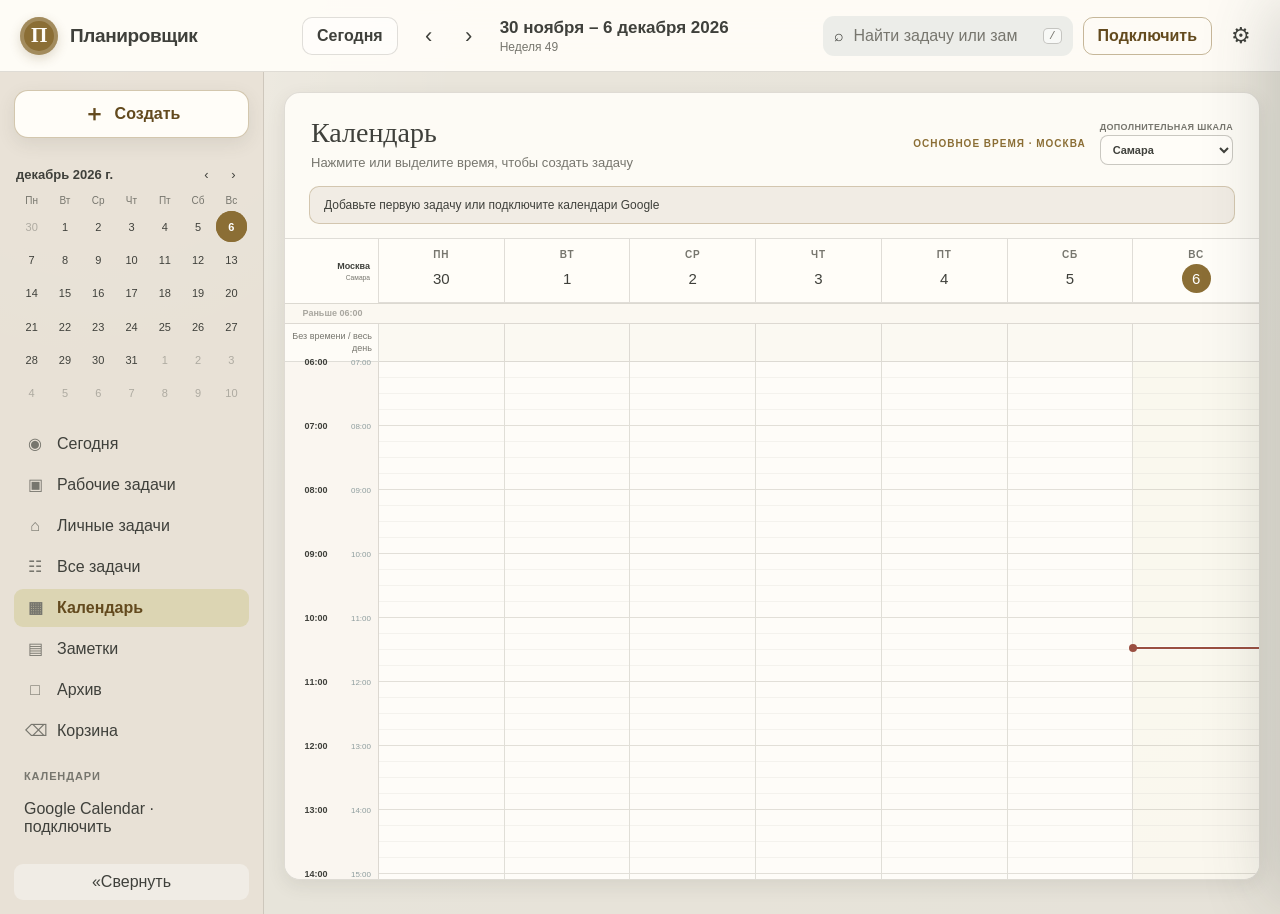
==== commit ecedaf88: "Завершены этапы 7 и 8" ====
--- a/index.html
+++ b/index.html
@@ -10,12 +10,12 @@
     <meta name="theme-color" content="#e8e1d5" />
     <meta
       http-equiv="Content-Security-Policy"
-      content="default-src 'self'; script-src 'self' https://accounts.google.com/gsi/client; connect-src 'self' https://accounts.google.com https://www.googleapis.com; frame-src https://accounts.google.com; style-src 'self'; img-src 'self' data:; font-src 'self'; object-src 'none'; base-uri 'self'; form-action 'self'"
+      content="default-src 'self'; script-src 'self' https://accounts.google.com/gsi/client; connect-src 'self' https://accounts.google.com https://www.googleapis.com; frame-src https://accounts.google.com; style-src 'self' 'unsafe-inline'; img-src 'self' data:; font-src 'self'; object-src 'none'; base-uri 'self'; form-action 'self'"
     />
     <title>Мой планировщик</title>
     <link rel="stylesheet" href="./style.css" />
     <script src="https://accounts.google.com/gsi/client" async defer></script>
-    <script type="module" src="./js/main.js?v=0.6.0"></script>
+    <script type="module" src="./js/main.js?v=0.8.0"></script>
   </head>
   <body>
     <div class="app-shell" data-app-shell>
--- a/style.css
+++ b/style.css
@@ -350,6 +350,11 @@
 .google-result-card { min-height: 120px; }
 .google-event-view > .button { width: fit-content; text-decoration: none; }
 .google-status.is-connected .status-dot { background: #47745a; }
+.google-status.is-offline { color: #8f4d41; }
+.google-status.is-offline .status-dot { background: #8f4d41; }
+.google-cache-age,
+.google-queue-status { margin: 8px 0; color: var(--muted); font-size: 12px; }
+.google-queue-status { color: #78662b; font-weight: 700; }
 
 .note-group > h2 { margin: 4px 26px 10px; color: var(--muted); font-size: 12px; letter-spacing: .08em; text-transform: uppercase; }
 .note-grid { display: grid; grid-template-columns: repeat(3, minmax(220px, 1fr)); gap: 12px; padding: 0 26px 24px; }
@@ -365,6 +370,11 @@
 .note-card .task-badges { justify-content: flex-start; }
 .note-card .task-card__actions { padding-left: 0; }
 .search-options { display: flex; gap: 18px; margin: 0 26px 20px; }
+.load-more { justify-self: center; margin: 18px auto 4px; }
+.first-run-hint { margin: 0 24px 14px; padding: 11px 14px; border: 1px solid rgba(139,110,53,.3); border-radius: 10px; background: rgba(232,225,213,.55); color: var(--ink); font-size: 12px; }
+.calendar-source-toggle { display: grid; grid-template-columns: auto auto minmax(0, 1fr); align-items: center; gap: 8px; cursor: pointer; }
+.calendar-source-toggle input { margin: 0; }
+.calendar-source-name { overflow: hidden; text-overflow: ellipsis; white-space: nowrap; }
 .danger-acknowledge { display: flex; align-items: flex-start; gap: 9px; margin-top: 14px; padding: 12px; border-radius: 9px; background: rgba(143,77,65,.09); font-size: 12px; line-height: 1.4; }
 
 .task-form { display: grid; gap: 15px; padding-bottom: 30px; }
